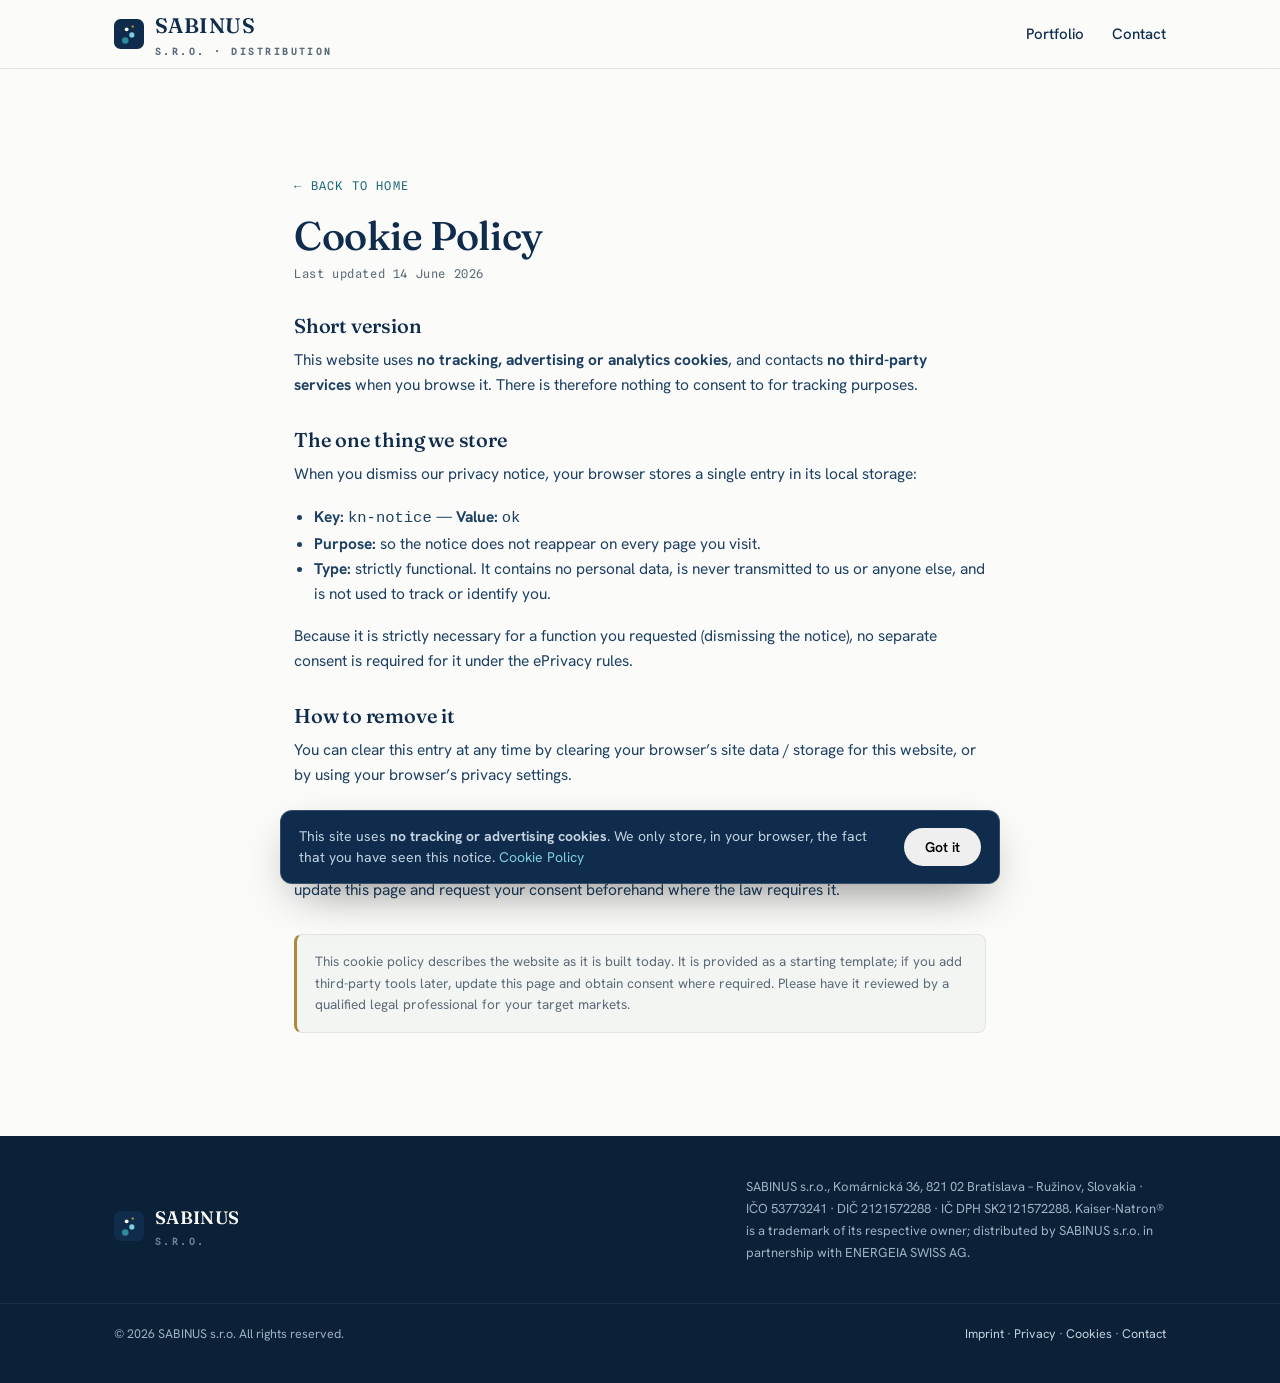
==== cookies.html @ 50c7d3f6 "Add files via upload" ====
<!DOCTYPE html>
<html lang="en">
<head>
  <meta charset="UTF-8" />
  <meta name="viewport" content="width=device-width, initial-scale=1.0" />
  <title>Cookie Policy — SABINUS s.r.o.</title>
  <meta name="description" content="Cookie policy for SABINUS s.r.o. This website uses no tracking, advertising or analytics cookies." />
  <link rel="canonical" href="https://www.sabinus.store/cookies.html" />
  <meta name="robots" content="index, follow" />
  <meta name="theme-color" content="#0F2C4D" />
  <link rel="icon" type="image/svg+xml" href="assets/img/favicon.svg" />
  <link rel="stylesheet" href="assets/css/fonts.css" />
  <link rel="stylesheet" href="assets/css/styles.css" />
</head>
<body>
  <header class="site-header">
    <div class="wrap nav">
      <a class="brand" href="index.html" aria-label="SABINUS home">
        <img class="mark" src="assets/img/favicon.svg" alt="" width="30" height="30" />
        <span>SABINUS<small>s.r.o. · distribution</small></span>
      </a>
      <ul class="nav-links" style="position:static;display:flex;background:none;border:none;padding:0;flex-direction:row;">
        <li><a href="index.html#portfolio">Portfolio</a></li>
        <li><a href="index.html#contact">Contact</a></li>
      </ul>
    </div>
  </header>

  <main>
    <section class="section">
      <div class="wrap legal-doc">
        <a class="back-link" href="index.html">← Back to home</a>
        <h1>Cookie Policy</h1>
        <p class="updated">Last updated 14 June 2026</p>

        <h2>Short version</h2>
        <p>This website uses <strong>no tracking, advertising or analytics cookies</strong>, and contacts <strong>no third-party services</strong> when you browse it. There is therefore nothing to consent to for tracking purposes.</p>

        <h2>The one thing we store</h2>
        <p>When you dismiss our privacy notice, your browser stores a single entry in its local storage:</p>
        <ul>
          <li><strong>Key:</strong> <code>kn-notice</code> — <strong>Value:</strong> <code>ok</code></li>
          <li><strong>Purpose:</strong> so the notice does not reappear on every page you visit.</li>
          <li><strong>Type:</strong> strictly functional. It contains no personal data, is never transmitted to us or anyone else, and is not used to track or identify you.</li>
        </ul>
        <p>Because it is strictly necessary for a function you requested (dismissing the notice), no separate consent is required for it under the ePrivacy rules.</p>

        <h2>How to remove it</h2>
        <p>You can clear this entry at any time by clearing your browser’s site data / storage for this website, or by using your browser’s privacy settings.</p>

        <h2>If this changes</h2>
        <p>If we ever introduce analytics, embedded media or other tools that set non-essential cookies, we will update this page and request your consent beforehand where the law requires it.</p>

        <div class="disclaimer">
          This cookie policy describes the website as it is built today. It is provided as a starting template; if you add third-party tools later, update this page and obtain consent where required. Please have it reviewed by a qualified legal professional for your target markets.
        </div>
      </div>
    </section>
  </main>

  <footer class="site-footer">
    <div class="wrap">
      <a class="brand" href="index.html"><img class="mark" src="assets/img/favicon.svg" alt="" width="28" height="28"><span>SABINUS<small>s.r.o.</small></span></a>
      <p class="legal">SABINUS s.r.o., Komárnická 36, 821 02 Bratislava – Ružinov, Slovakia · IČO 53773241 · DIČ 2121572288 · IČ DPH SK2121572288. Kaiser-Natron® is a trademark of its respective owner; distributed by SABINUS s.r.o. in partnership with ENERGEIA SWISS AG.</p>
    </div>
    <div class="foot-bottom">
      <div class="wrap">
        <span>© <span id="year">2026</span> SABINUS s.r.o. All rights reserved.</span>
        <span><a href="impressum.html">Imprint</a> · <a href="privacy.html">Privacy</a> · <a href="cookies.html">Cookies</a> · <a href="index.html#contact">Contact</a></span>
      </div>
    </div>
  </footer>
  <script src="assets/js/main.js"></script>
</body>
</html>
---- assets/css/fonts.css ----
/* vietnamese */
@font-face {
  font-family: 'Fraunces';
  font-style: italic;
  font-weight: 400 600;
  font-display: swap;
  src: url(../fonts/kn-font-2.woff2) format('woff2');
  unicode-range: U+0102-0103, U+0110-0111, U+0128-0129, U+0168-0169, U+01A0-01A1, U+01AF-01B0, U+0300-0301, U+0303-0304, U+0308-0309, U+0323, U+0329, U+1EA0-1EF9, U+20AB;
}
/* latin-ext */
@font-face {
  font-family: 'Fraunces';
  font-style: italic;
  font-weight: 400 600;
  font-display: swap;
  src: url(../fonts/kn-font-1.woff2) format('woff2');
  unicode-range: U+0100-02BA, U+02BD-02C5, U+02C7-02CC, U+02CE-02D7, U+02DD-02FF, U+0304, U+0308, U+0329, U+1D00-1DBF, U+1E00-1E9F, U+1EF2-1EFF, U+2020, U+20A0-20AB, U+20AD-20C0, U+2113, U+2C60-2C7F, U+A720-A7FF;
}
/* latin */
@font-face {
  font-family: 'Fraunces';
  font-style: italic;
  font-weight: 400 600;
  font-display: swap;
  src: url(../fonts/kn-font-3.woff2) format('woff2');
  unicode-range: U+0000-00FF, U+0131, U+0152-0153, U+02BB-02BC, U+02C6, U+02DA, U+02DC, U+0304, U+0308, U+0329, U+2000-206F, U+20AC, U+2122, U+2191, U+2193, U+2212, U+2215, U+FEFF, U+FFFD;
}
/* vietnamese */
@font-face {
  font-family: 'Fraunces';
  font-style: normal;
  font-weight: 400 600;
  font-display: swap;
  src: url(../fonts/kn-font-5.woff2) format('woff2');
  unicode-range: U+0102-0103, U+0110-0111, U+0128-0129, U+0168-0169, U+01A0-01A1, U+01AF-01B0, U+0300-0301, U+0303-0304, U+0308-0309, U+0323, U+0329, U+1EA0-1EF9, U+20AB;
}
/* latin-ext */
@font-face {
  font-family: 'Fraunces';
  font-style: normal;
  font-weight: 400 600;
  font-display: swap;
  src: url(../fonts/kn-font-6.woff2) format('woff2');
  unicode-range: U+0100-02BA, U+02BD-02C5, U+02C7-02CC, U+02CE-02D7, U+02DD-02FF, U+0304, U+0308, U+0329, U+1D00-1DBF, U+1E00-1E9F, U+1EF2-1EFF, U+2020, U+20A0-20AB, U+20AD-20C0, U+2113, U+2C60-2C7F, U+A720-A7FF;
}
/* latin */
@font-face {
  font-family: 'Fraunces';
  font-style: normal;
  font-weight: 400 600;
  font-display: swap;
  src: url(../fonts/kn-font-4.woff2) format('woff2');
  unicode-range: U+0000-00FF, U+0131, U+0152-0153, U+02BB-02BC, U+02C6, U+02DA, U+02DC, U+0304, U+0308, U+0329, U+2000-206F, U+20AC, U+2122, U+2191, U+2193, U+2212, U+2215, U+FEFF, U+FFFD;
}
/* cyrillic-ext */
@font-face {
  font-family: 'Hanken Grotesk';
  font-style: normal;
  font-weight: 400;
  font-display: swap;
  src: url(../fonts/kn-font-7.woff2) format('woff2');
  unicode-range: U+0460-052F, U+1C80-1C8A, U+20B4, U+2DE0-2DFF, U+A640-A69F, U+FE2E-FE2F;
}
/* vietnamese */
@font-face {
  font-family: 'Hanken Grotesk';
  font-style: normal;
  font-weight: 400;
  font-display: swap;
  src: url(../fonts/kn-font-8.woff2) format('woff2');
  unicode-range: U+0102-0103, U+0110-0111, U+0128-0129, U+0168-0169, U+01A0-01A1, U+01AF-01B0, U+0300-0301, U+0303-0304, U+0308-0309, U+0323, U+0329, U+1EA0-1EF9, U+20AB;
}
/* latin-ext */
@font-face {
  font-family: 'Hanken Grotesk';
  font-style: normal;
  font-weight: 400;
  font-display: swap;
  src: url(../fonts/kn-font-9.woff2) format('woff2');
  unicode-range: U+0100-02BA, U+02BD-02C5, U+02C7-02CC, U+02CE-02D7, U+02DD-02FF, U+0304, U+0308, U+0329, U+1D00-1DBF, U+1E00-1E9F, U+1EF2-1EFF, U+2020, U+20A0-20AB, U+20AD-20C0, U+2113, U+2C60-2C7F, U+A720-A7FF;
}
/* latin */
@font-face {
  font-family: 'Hanken Grotesk';
  font-style: normal;
  font-weight: 400;
  font-display: swap;
  src: url(../fonts/kn-font-10.woff2) format('woff2');
  unicode-range: U+0000-00FF, U+0131, U+0152-0153, U+02BB-02BC, U+02C6, U+02DA, U+02DC, U+0304, U+0308, U+0329, U+2000-206F, U+20AC, U+2122, U+2191, U+2193, U+2212, U+2215, U+FEFF, U+FFFD;
}
/* cyrillic-ext */
@font-face {
  font-family: 'Hanken Grotesk';
  font-style: normal;
  font-weight: 500;
  font-display: swap;
  src: url(../fonts/kn-font-7.woff2) format('woff2');
  unicode-range: U+0460-052F, U+1C80-1C8A, U+20B4, U+2DE0-2DFF, U+A640-A69F, U+FE2E-FE2F;
}
/* vietnamese */
@font-face {
  font-family: 'Hanken Grotesk';
  font-style: normal;
  font-weight: 500;
  font-display: swap;
  src: url(../fonts/kn-font-8.woff2) format('woff2');
  unicode-range: U+0102-0103, U+0110-0111, U+0128-0129, U+0168-0169, U+01A0-01A1, U+01AF-01B0, U+0300-0301, U+0303-0304, U+0308-0309, U+0323, U+0329, U+1EA0-1EF9, U+20AB;
}
/* latin-ext */
@font-face {
  font-family: 'Hanken Grotesk';
  font-style: normal;
  font-weight: 500;
  font-display: swap;
  src: url(../fonts/kn-font-9.woff2) format('woff2');
  unicode-range: U+0100-02BA, U+02BD-02C5, U+02C7-02CC, U+02CE-02D7, U+02DD-02FF, U+0304, U+0308, U+0329, U+1D00-1DBF, U+1E00-1E9F, U+1EF2-1EFF, U+2020, U+20A0-20AB, U+20AD-20C0, U+2113, U+2C60-2C7F, U+A720-A7FF;
}
/* latin */
@font-face {
  font-family: 'Hanken Grotesk';
  font-style: normal;
  font-weight: 500;
  font-display: swap;
  src: url(../fonts/kn-font-10.woff2) format('woff2');
  unicode-range: U+0000-00FF, U+0131, U+0152-0153, U+02BB-02BC, U+02C6, U+02DA, U+02DC, U+0304, U+0308, U+0329, U+2000-206F, U+20AC, U+2122, U+2191, U+2193, U+2212, U+2215, U+FEFF, U+FFFD;
}
/* cyrillic-ext */
@font-face {
  font-family: 'Hanken Grotesk';
  font-style: normal;
  font-weight: 600;
  font-display: swap;
  src: url(../fonts/kn-font-7.woff2) format('woff2');
  unicode-range: U+0460-052F, U+1C80-1C8A, U+20B4, U+2DE0-2DFF, U+A640-A69F, U+FE2E-FE2F;
}
/* vietnamese */
@font-face {
  font-family: 'Hanken Grotesk';
  font-style: normal;
  font-weight: 600;
  font-display: swap;
  src: url(../fonts/kn-font-8.woff2) format('woff2');
  unicode-range: U+0102-0103, U+0110-0111, U+0128-0129, U+0168-0169, U+01A0-01A1, U+01AF-01B0, U+0300-0301, U+0303-0304, U+0308-0309, U+0323, U+0329, U+1EA0-1EF9, U+20AB;
}
/* latin-ext */
@font-face {
  font-family: 'Hanken Grotesk';
  font-style: normal;
  font-weight: 600;
  font-display: swap;
  src: url(../fonts/kn-font-9.woff2) format('woff2');
  unicode-range: U+0100-02BA, U+02BD-02C5, U+02C7-02CC, U+02CE-02D7, U+02DD-02FF, U+0304, U+0308, U+0329, U+1D00-1DBF, U+1E00-1E9F, U+1EF2-1EFF, U+2020, U+20A0-20AB, U+20AD-20C0, U+2113, U+2C60-2C7F, U+A720-A7FF;
}
/* latin */
@font-face {
  font-family: 'Hanken Grotesk';
  font-style: normal;
  font-weight: 600;
  font-display: swap;
  src: url(../fonts/kn-font-10.woff2) format('woff2');
  unicode-range: U+0000-00FF, U+0131, U+0152-0153, U+02BB-02BC, U+02C6, U+02DA, U+02DC, U+0304, U+0308, U+0329, U+2000-206F, U+20AC, U+2122, U+2191, U+2193, U+2212, U+2215, U+FEFF, U+FFFD;
}
/* cyrillic-ext */
@font-face {
  font-family: 'Hanken Grotesk';
  font-style: normal;
  font-weight: 700;
  font-display: swap;
  src: url(../fonts/kn-font-7.woff2) format('woff2');
  unicode-range: U+0460-052F, U+1C80-1C8A, U+20B4, U+2DE0-2DFF, U+A640-A69F, U+FE2E-FE2F;
}
/* vietnamese */
@font-face {
  font-family: 'Hanken Grotesk';
  font-style: normal;
  font-weight: 700;
  font-display: swap;
  src: url(../fonts/kn-font-8.woff2) format('woff2');
  unicode-range: U+0102-0103, U+0110-0111, U+0128-0129, U+0168-0169, U+01A0-01A1, U+01AF-01B0, U+0300-0301, U+0303-0304, U+0308-0309, U+0323, U+0329, U+1EA0-1EF9, U+20AB;
}
/* latin-ext */
@font-face {
  font-family: 'Hanken Grotesk';
  font-style: normal;
  font-weight: 700;
  font-display: swap;
  src: url(../fonts/kn-font-9.woff2) format('woff2');
  unicode-range: U+0100-02BA, U+02BD-02C5, U+02C7-02CC, U+02CE-02D7, U+02DD-02FF, U+0304, U+0308, U+0329, U+1D00-1DBF, U+1E00-1E9F, U+1EF2-1EFF, U+2020, U+20A0-20AB, U+20AD-20C0, U+2113, U+2C60-2C7F, U+A720-A7FF;
}
/* latin */
@font-face {
  font-family: 'Hanken Grotesk';
  font-style: normal;
  font-weight: 700;
  font-display: swap;
  src: url(../fonts/kn-font-10.woff2) format('woff2');
  unicode-range: U+0000-00FF, U+0131, U+0152-0153, U+02BB-02BC, U+02C6, U+02DA, U+02DC, U+0304, U+0308, U+0329, U+2000-206F, U+20AC, U+2122, U+2191, U+2193, U+2212, U+2215, U+FEFF, U+FFFD;
}
/* latin-ext */
@font-face {
  font-family: 'Spline Sans Mono';
  font-style: normal;
  font-weight: 400;
  font-display: swap;
  src: url(../fonts/kn-font-12.woff2) format('woff2');
  unicode-range: U+0100-02BA, U+02BD-02C5, U+02C7-02CC, U+02CE-02D7, U+02DD-02FF, U+0304, U+0308, U+0329, U+1D00-1DBF, U+1E00-1E9F, U+1EF2-1EFF, U+2020, U+20A0-20AB, U+20AD-20C0, U+2113, U+2C60-2C7F, U+A720-A7FF;
}
/* latin */
@font-face {
  font-family: 'Spline Sans Mono';
  font-style: normal;
  font-weight: 400;
  font-display: swap;
  src: url(../fonts/kn-font-11.woff2) format('woff2');
  unicode-range: U+0000-00FF, U+0131, U+0152-0153, U+02BB-02BC, U+02C6, U+02DA, U+02DC, U+0304, U+0308, U+0329, U+2000-206F, U+20AC, U+2122, U+2191, U+2193, U+2212, U+2215, U+FEFF, U+FFFD;
}
/* latin-ext */
@font-face {
  font-family: 'Spline Sans Mono';
  font-style: normal;
  font-weight: 500;
  font-display: swap;
  src: url(../fonts/kn-font-12.woff2) format('woff2');
  unicode-range: U+0100-02BA, U+02BD-02C5, U+02C7-02CC, U+02CE-02D7, U+02DD-02FF, U+0304, U+0308, U+0329, U+1D00-1DBF, U+1E00-1E9F, U+1EF2-1EFF, U+2020, U+20A0-20AB, U+20AD-20C0, U+2113, U+2C60-2C7F, U+A720-A7FF;
}
/* latin */
@font-face {
  font-family: 'Spline Sans Mono';
  font-style: normal;
  font-weight: 500;
  font-display: swap;
  src: url(../fonts/kn-font-11.woff2) format('woff2');
  unicode-range: U+0000-00FF, U+0131, U+0152-0153, U+02BB-02BC, U+02C6, U+02DA, U+02DC, U+0304, U+0308, U+0329, U+2000-206F, U+20AC, U+2122, U+2191, U+2193, U+2212, U+2215, U+FEFF, U+FFFD;
}
---- assets/css/styles.css ----
/* =====================================================================
   SABINUS s.r.o. — Kaiser Natron regional distribution
   Design system: "Clean room meets old-world apothecary"
   Powder-white base · imperial ink · carbonate teal · brass heritage seal
   ===================================================================== */

:root {
  /* Palette */
  --powder:   #FBFBF9;   /* base — fine white powder, faintly warm */
  --powder-2: #F3F5F2;   /* raised surface */
  --ink:      #0F2C4D;   /* imperial / Prussian-leaning blue */
  --ink-soft: #1C3F63;
  --teal:     #2C8C9C;   /* carbonate / effervescence accent */
  --teal-dk:  #1F6A78;
  --brass:    #B0863C;   /* heritage seal — used sparingly */
  --slate:    #5C6B79;   /* muted secondary text */
  --line:     #E1E5E2;   /* hairlines */
  --line-ink: rgba(15,44,77,.12);
  --white:    #ffffff;

  /* Type */
  --display: "Fraunces", Georgia, "Times New Roman", serif;
  --body: "Hanken Grotesk", system-ui, -apple-system, "Segoe UI", Roboto, sans-serif;
  --mono: "Spline Sans Mono", ui-monospace, "SFMono-Regular", Menlo, monospace;

  /* Scale */
  --maxw: 1180px;
  --gut: clamp(20px, 5vw, 64px);
  --radius: 14px;
  --radius-sm: 8px;
  --shadow: 0 1px 2px rgba(15,44,77,.05), 0 18px 40px -28px rgba(15,44,77,.35);
}

/* ----- reset ----- */
*, *::before, *::after { box-sizing: border-box; }
html { -webkit-text-size-adjust: 100%; scroll-behavior: smooth; }
@media (prefers-reduced-motion: reduce) {
  html { scroll-behavior: auto; }
  *, *::before, *::after { animation-duration: .001ms !important; animation-iteration-count: 1 !important; transition-duration: .001ms !important; }
}
body {
  margin: 0;
  font-family: var(--body);
  background: var(--powder);
  color: var(--ink);
  line-height: 1.62;
  font-size: 17px;
  -webkit-font-smoothing: antialiased;
  text-rendering: optimizeLegibility;
}
img, svg { max-width: 100%; display: block; }
a { color: var(--teal-dk); text-decoration: none; }
a:hover { text-decoration: underline; }
h1, h2, h3, h4 { font-family: var(--display); font-weight: 530; line-height: 1.1; letter-spacing: -.01em; margin: 0 0 .5em; color: var(--ink); }
p { margin: 0 0 1em; }
:focus-visible { outline: 3px solid var(--teal); outline-offset: 3px; border-radius: 3px; }

/* ----- layout helpers ----- */
.wrap { max-width: var(--maxw); margin: 0 auto; padding-inline: var(--gut); }
.section { padding-block: clamp(56px, 8vw, 110px); }
.eyebrow {
  font-family: var(--mono);
  font-size: 12px;
  letter-spacing: .22em;
  text-transform: uppercase;
  color: var(--teal-dk);
  margin: 0 0 14px;
  display: inline-flex;
  align-items: center;
  gap: 10px;
}
.eyebrow::before { content: ""; width: 26px; height: 1px; background: var(--teal); display: inline-block; }
.lede { font-size: clamp(18px, 2.2vw, 21px); color: var(--ink-soft); max-width: 60ch; }
.muted { color: var(--slate); }

/* ----- buttons ----- */
.btn {
  display: inline-flex; align-items: center; gap: .55em;
  font-family: var(--body); font-weight: 600; font-size: 15px;
  padding: 13px 22px; border-radius: 999px; cursor: pointer;
  border: 1px solid transparent; transition: transform .15s ease, background .2s ease, color .2s ease, border-color .2s;
  text-decoration: none;
}
.btn:hover { text-decoration: none; transform: translateY(-1px); }
.btn-primary { background: var(--ink); color: var(--powder); }
.btn-primary:hover { background: var(--ink-soft); }
.btn-ghost { background: transparent; color: var(--ink); border-color: var(--line-ink); }
.btn-ghost:hover { border-color: var(--ink); }
.btn .arr { transition: transform .2s ease; }
.btn:hover .arr { transform: translateX(3px); }

/* =====================================================================
   HEADER
   ===================================================================== */
.site-header {
  position: sticky; top: 0; z-index: 50;
  background: rgba(251,251,249,.82);
  backdrop-filter: saturate(140%) blur(10px);
  border-bottom: 1px solid var(--line);
}
.nav { display: flex; align-items: center; justify-content: space-between; height: 68px; }
.brand { display: flex; align-items: center; gap: 11px; font-family: var(--display); font-weight: 600; font-size: 21px; color: var(--ink); letter-spacing: .02em; }
.brand:hover { text-decoration: none; }
.brand .mark { width: 30px; height: 30px; flex: none; }
.brand small { font-family: var(--mono); font-size: 9.5px; letter-spacing: .26em; color: var(--slate); display: block; margin-top: 2px; text-transform: uppercase; }
.nav-links { display: flex; align-items: center; gap: 28px; list-style: none; margin: 0; padding: 0; }
.nav-links a { color: var(--ink); font-weight: 500; font-size: 15px; position: relative; }
.nav-links a::after { content:""; position:absolute; left:0; bottom:-6px; height:2px; width:0; background:var(--teal); transition:width .22s ease; }
.nav-links a:hover { text-decoration: none; }
.nav-links a:hover::after { width: 100%; }
.nav-cta { margin-left: 6px; }
/* keep button text colours above the generic .nav-links a rule */
.nav-links .btn-primary { color: var(--powder); }
.nav-links .btn-primary:hover { color: var(--powder); }
.nav-links .btn-ghost { color: var(--ink); }
.nav-toggle { display: none; background: none; border: 1px solid var(--line-ink); border-radius: 8px; padding: 9px; cursor: pointer; }
.nav-toggle svg { width: 20px; height: 20px; stroke: var(--ink); }

@media (max-width: 860px) {
  .nav-toggle { display: inline-flex; }
  .nav-links {
    position: absolute; top: 68px; left: 0; right: 0;
    background: var(--powder); border-bottom: 1px solid var(--line);
    flex-direction: column; align-items: flex-start; gap: 0;
    padding: 8px var(--gut) 20px; display: none;
  }
  .nav-links.open { display: flex; }
  .nav-links li { width: 100%; }
  .nav-links a { display: block; padding: 13px 0; width: 100%; border-bottom: 1px solid var(--line); }
  .nav-links a::after { display: none; }
  .nav-cta { margin: 14px 0 0; }
}

/* =====================================================================
   HERO
   ===================================================================== */
.hero { position: relative; overflow: hidden; }
.hero .wrap { display: grid; grid-template-columns: 1.15fr .85fr; gap: clamp(28px, 5vw, 70px); align-items: center; padding-block: clamp(48px, 7vw, 96px); }
.hero h1 { font-size: clamp(36px, 6vw, 64px); font-weight: 560; letter-spacing: -.025em; }
.hero h1 em { font-style: italic; color: var(--teal-dk); }
.hero .lede { margin-top: 6px; }
.hero-actions { display: flex; flex-wrap: wrap; gap: 14px; margin-top: 30px; }
.hero-meta { margin-top: 34px; display: flex; flex-wrap: wrap; gap: 22px 34px; font-family: var(--mono); font-size: 12.5px; color: var(--slate); letter-spacing: .02em; }
.hero-meta b { color: var(--ink); font-weight: 600; display: block; font-family: var(--body); font-size: 15px; letter-spacing: 0; }

/* product visual */
.hero-visual { position: relative; aspect-ratio: 4/5; }
.hero-card {
  position: relative; height: 100%; border-radius: 20px; overflow: hidden;
  background: linear-gradient(160deg, #1a4470 0%, #0F2C4D 62%, #0b2138 100%);
  box-shadow: var(--shadow);
  display: grid; place-items: center;
}
.hero-card .product-svg { width: 70%; filter: drop-shadow(0 24px 30px rgba(0,0,0,.35)); }
.hero-seal {
  position: absolute; top: 16px; right: 16px;
  width: 92px; height: 92px;
}
.bubbles { position: absolute; inset: 0; pointer-events: none; }
.bubble { position: absolute; bottom: -20px; border-radius: 50%; background: radial-gradient(circle at 32% 30%, rgba(255,255,255,.9), rgba(120,200,210,.25) 60%, transparent 70%); opacity: 0; animation: rise linear infinite; }
@keyframes rise {
  0%   { transform: translateY(0) scale(.6); opacity: 0; }
  12%  { opacity: .85; }
  85%  { opacity: .6; }
  100% { transform: translateY(-440px) scale(1.05); opacity: 0; }
}

@media (max-width: 860px) {
  .hero .wrap { grid-template-columns: 1fr; }
  .hero-visual { order: -1; max-width: 360px; margin-inline: auto; width: 100%; }
}

/* =====================================================================
   TRUST STRIP
   ===================================================================== */
.trust { border-block: 1px solid var(--line); background: var(--powder-2); }
.trust .wrap { display: flex; flex-wrap: wrap; gap: 14px 40px; justify-content: space-between; padding-block: 22px; align-items: center; }
.trust .item { display: flex; align-items: center; gap: 11px; font-size: 14px; color: var(--ink-soft); }
.trust .item svg { width: 22px; height: 22px; flex: none; color: var(--teal-dk); }
.trust .item b { font-weight: 600; }

/* =====================================================================
   GENERIC SECTION HEADERS
   ===================================================================== */
.sec-head { max-width: 64ch; margin-bottom: clamp(34px, 5vw, 56px); }
.sec-head h2 { font-size: clamp(28px, 4vw, 42px); }

/* =====================================================================
   ABOUT
   ===================================================================== */
.about .grid { display: grid; grid-template-columns: 1.1fr .9fr; gap: clamp(30px, 5vw, 64px); align-items: start; }
.about .lede { margin-bottom: 1.2em; }
.ceo-card {
  background: var(--white); border: 1px solid var(--line); border-radius: var(--radius);
  padding: 26px; box-shadow: var(--shadow);
}
.ceo-card .role { font-family: var(--mono); font-size: 11.5px; letter-spacing: .2em; text-transform: uppercase; color: var(--teal-dk); }
.ceo-card .name { font-family: var(--display); font-size: 25px; margin: 4px 0 14px; }
.ceo-card hr { border: 0; border-top: 1px solid var(--line); margin: 18px 0; }
.factline { display: flex; justify-content: space-between; gap: 16px; font-size: 14px; padding: 7px 0; }
.factline span:first-child { color: var(--slate); }
.factline span:last-child { font-family: var(--mono); font-size: 13px; text-align: right; }
@media (max-width: 760px){ .about .grid { grid-template-columns: 1fr; } }

/* region map */
.region { margin-top: 30px; }
.region figcaption { font-family: var(--mono); font-size: 12px; color: var(--slate); margin-top: 10px; letter-spacing: .04em; }

/* =====================================================================
   PRODUCT PORTFOLIO
   ===================================================================== */
.portfolio { background: var(--ink); color: var(--powder); }
.portfolio h2, .portfolio h3 { color: var(--powder); }
.portfolio .eyebrow { color: #7fd0dc; }
.portfolio .eyebrow::before { background: #7fd0dc; }
.portfolio .lede { color: #c4d2df; }
.cards { display: grid; grid-template-columns: repeat(3, 1fr); gap: 22px; margin-top: 12px; }
.pcard {
  background: rgba(255,255,255,.04); border: 1px solid rgba(255,255,255,.12);
  border-radius: var(--radius); padding: 22px; display: flex; flex-direction: column;
  transition: transform .2s ease, border-color .2s ease, background .2s;
}
.pcard.live { background: var(--powder); color: var(--ink); border-color: transparent; }
.pcard.live h3 { color: var(--ink); }
.pcard.live:hover { transform: translateY(-4px); }
.pcard .thumb { border-radius: var(--radius-sm); overflow: hidden; aspect-ratio: 16/11; margin-bottom: 18px; background: var(--powder-2); display:grid; place-items:center; }
.pcard.live .thumb { border: 1px solid var(--line); }
.pcard .tag { font-family: var(--mono); font-size: 11px; letter-spacing: .16em; text-transform: uppercase; }
.pcard.live .tag { color: var(--teal-dk); }
.pcard .tag.soon { color: #8aa0b5; }
.pcard h3 { font-size: 22px; margin: 8px 0 8px; }
.pcard p { font-size: 14.5px; margin-bottom: 16px; }
.pcard.live p { color: var(--slate); }
.pcard.soon p { color: #9fb1c2; }
.pcard .more { margin-top: auto; font-weight: 600; font-size: 14px; color: var(--teal-dk); display: inline-flex; align-items: center; gap: 6px; }
.pcard.soon .more { color: #7e93a8; }
@media (max-width: 880px){ .cards { grid-template-columns: 1fr; } }

/* =====================================================================
   PRODUCT DEEP DIVE (Kaiser Natron)
   ===================================================================== */
.product .grid { display: grid; grid-template-columns: .9fr 1.1fr; gap: clamp(30px, 5vw, 60px); align-items: center; }
.product-figure { position: relative; }
.product-figure .frame {
  border-radius: var(--radius); overflow: hidden; border: 1px solid var(--line);
  background: var(--powder-2); box-shadow: var(--shadow); aspect-ratio: 1/1; display:grid; place-items:center;
}
.databar {
  display: flex; flex-wrap: wrap; gap: 8px; margin-top: 16px;
}
.chip { font-family: var(--mono); font-size: 12px; padding: 7px 12px; border: 1px solid var(--line); border-radius: 999px; color: var(--ink-soft); background: var(--white); }
.chip b { color: var(--teal-dk); }
@media (max-width: 820px){ .product .grid { grid-template-columns: 1fr; } }

/* uses */
.uses { background: var(--powder-2); }
.use-grid { display: grid; grid-template-columns: repeat(3,1fr); gap: 18px; margin-top: 8px; }
.use {
  background: var(--white); border: 1px solid var(--line); border-radius: var(--radius);
  padding: 22px 22px 24px; transition: transform .18s ease, box-shadow .2s ease;
}
.use:hover { transform: translateY(-3px); box-shadow: var(--shadow); }
.use .ico { width: 38px; height: 38px; color: var(--teal-dk); margin-bottom: 14px; }
.use h3 { font-size: 19px; margin-bottom: 6px; }
.use p { font-size: 14.5px; color: var(--slate); margin: 0; }
.note { font-size: 13px; color: var(--slate); margin-top: 22px; max-width: 70ch; }
@media (max-width: 820px){ .use-grid { grid-template-columns: 1fr 1fr; } }
@media (max-width: 540px){ .use-grid { grid-template-columns: 1fr; } }

/* =====================================================================
   PARTNER / DISTRIBUTION
   ===================================================================== */
.distrib .grid { display: grid; grid-template-columns: 1fr 1fr; gap: clamp(28px,5vw,56px); align-items: center; }
.steps { list-style: none; margin: 0; padding: 0; counter-reset: s; }
.steps li { display: grid; grid-template-columns: 42px 1fr; gap: 16px; padding: 16px 0; border-top: 1px solid var(--line); }
.steps li:last-child { border-bottom: 1px solid var(--line); }
.steps li::before {
  counter-increment: s; content: counter(s,decimal-leading-zero);
  font-family: var(--mono); font-size: 13px; color: var(--teal-dk);
  border: 1px solid var(--line); border-radius: 8px; height: 40px; display: grid; place-items: center;
}
.steps h3 { font-size: 18px; margin: 2px 0 3px; }
.steps p { margin: 0; font-size: 14.5px; color: var(--slate); }
@media (max-width: 760px){ .distrib .grid { grid-template-columns: 1fr; } }

/* =====================================================================
   NEWS / BLOG
   ===================================================================== */
.news-grid { display: grid; grid-template-columns: repeat(3,1fr); gap: 22px; margin-top: 8px; }
.post {
  background: var(--white); border: 1px solid var(--line); border-radius: var(--radius);
  overflow: hidden; display: flex; flex-direction: column; transition: transform .2s ease, box-shadow .2s ease;
}
.post:hover { transform: translateY(-4px); box-shadow: var(--shadow); }
.post .cover { aspect-ratio: 16/9; background: var(--powder-2); display:grid; place-items:center; border-bottom: 1px solid var(--line); }
.post .body { padding: 20px 22px 24px; display: flex; flex-direction: column; flex: 1; }
.post .meta { font-family: var(--mono); font-size: 11.5px; letter-spacing: .1em; text-transform: uppercase; color: var(--slate); margin-bottom: 10px; display: flex; gap: 10px; }
.post .meta .cat { color: var(--teal-dk); }
.post h3 { font-size: 20px; line-height: 1.2; margin-bottom: 8px; }
.post p { font-size: 14.5px; color: var(--slate); margin-bottom: 16px; }
.post .more { margin-top: auto; font-weight: 600; font-size: 14px; color: var(--teal-dk); }
@media (max-width: 880px){ .news-grid { grid-template-columns: 1fr; } }

/* =====================================================================
   CONTACT
   ===================================================================== */
.contact { background: var(--ink); color: var(--powder); }
.contact h2 { color: var(--powder); }
.contact .eyebrow { color: #7fd0dc; }
.contact .eyebrow::before { background: #7fd0dc; }
.contact .grid { display: grid; grid-template-columns: 1fr 1fr; gap: clamp(30px,5vw,64px); }
.contact .lede { color: #c4d2df; }
.contact-list { list-style: none; margin: 22px 0 0; padding: 0; }
.contact-list li { display: flex; align-items: center; gap: 14px; padding: 12px 0; border-bottom: 1px solid rgba(255,255,255,.12); }
.contact-list svg { width: 22px; height: 22px; color: #7fd0dc; flex: none; }
.contact-list a, .contact-list span { color: var(--powder); font-size: 16px; }
.legal-card {
  background: rgba(255,255,255,.05); border: 1px solid rgba(255,255,255,.14);
  border-radius: var(--radius); padding: 26px;
}
.legal-card h3 { color: var(--powder); font-size: 18px; }
.legal-card .factline span:first-child { color: #9fb1c2; }
.legal-card .factline span:last-child { color: var(--powder); }
.legal-card .factline { border-bottom: 1px solid rgba(255,255,255,.1); }
@media (max-width: 760px){ .contact .grid { grid-template-columns: 1fr; } }

/* =====================================================================
   FOOTER
   ===================================================================== */
.site-footer { background: #0a2138; color: #9fb1c2; padding-block: 40px; }
.site-footer .wrap { display: flex; flex-wrap: wrap; gap: 18px; justify-content: space-between; align-items: center; }
.site-footer .brand { color: var(--powder); font-size: 18px; }
.site-footer .brand small { color: #6d8197; }
.site-footer a { color: #c4d2df; }
.site-footer .legal { font-size: 13px; line-height: 1.7; max-width: 60ch; }
.foot-bottom { border-top: 1px solid rgba(255,255,255,.08); margin-top: 26px; padding-top: 20px; font-size: 12.5px; }
.foot-bottom .wrap { justify-content: space-between; }

/* reveal-on-scroll */
.reveal { opacity: 0; transform: translateY(18px); transition: opacity .6s ease, transform .6s ease; }
.reveal.in { opacity: 1; transform: none; }
@media (prefers-reduced-motion: reduce){ .reveal { opacity: 1; transform: none; } }

/* =====================================================================
   PRODUCT CATALOGUE (portfolio) — real product range
   ===================================================================== */
/* hero + deep-dive now hold portrait product PNGs */
.hero-card .product-svg { width: auto; max-width: 70%; max-height: 80%; filter: drop-shadow(0 26px 30px rgba(0,0,0,.4)); }
.product-figure .frame img { width: auto; max-width: 72%; max-height: 82%; filter: drop-shadow(0 18px 26px rgba(15,44,77,.16)); }

/* featured product (powder) */
.feature {
  display: grid; grid-template-columns: .82fr 1.18fr; gap: clamp(22px, 4vw, 50px);
  align-items: center; background: var(--powder); color: var(--ink);
  border-radius: var(--radius); padding: clamp(22px, 3vw, 40px);
  box-shadow: var(--shadow); margin-bottom: 8px;
}
.feature-img { display: grid; place-items: center; }
.feature-img img { max-height: 340px; width: auto; max-width: 100%; filter: drop-shadow(0 22px 28px rgba(15,44,77,.2)); }
.feature-copy .tag { font-family: var(--mono); font-size: 11px; letter-spacing: .16em; text-transform: uppercase; color: var(--teal-dk); }
.feature-copy h3 { color: var(--ink); font-size: clamp(23px, 3vw, 30px); margin: 6px 0 10px; }
.feature-copy p { color: var(--slate); font-size: 15.5px; }
.feature-copy .databar { margin: 6px 0 20px; }
@media (max-width: 760px) { .feature { grid-template-columns: 1fr; text-align: left; } .feature-img img { max-height: 240px; } }

/* category headings inside the dark portfolio section */
.cat-head { margin-top: 38px; padding-top: 18px; border-top: 1px solid rgba(255,255,255,.14); }
.cat-label { font-family: var(--mono); font-size: 12px; letter-spacing: .2em; text-transform: uppercase; color: #7fd0dc; }

/* catalogue grid: consistent card sizes, left-aligned, no lonely stretching */
.portfolio .cards { grid-template-columns: repeat(auto-fill, minmax(min(100%, 240px), 300px)); margin-top: 14px; }

/* product cards: transparent PNG on a clean white tile */
.portfolio .pcard.live { padding: 16px; }
.portfolio .pcard.live .thumb { aspect-ratio: 1 / 1; background: #fff; margin-bottom: 14px; }
.portfolio .pcard.live .thumb img { max-height: 86%; max-width: 80%; width: auto; object-fit: contain; }
.portfolio .pcard.live h3 { font-size: 18px; margin: 2px 0 6px; }
.portfolio .pcard.live p { font-size: 14px; margin: 0; }

/* =====================================================================
   COOKIE / PRIVACY NOTICE + LEGAL PAGES
   ===================================================================== */
.cookie-notice {
  position: fixed; left: 16px; right: 16px; bottom: 16px; z-index: 90;
  max-width: 720px; margin: 0 auto;
  background: var(--ink); color: var(--powder);
  border: 1px solid rgba(255,255,255,.16); border-radius: 12px;
  padding: 15px 18px; box-shadow: 0 18px 50px -18px rgba(0,0,0,.6);
  display: flex; gap: 16px; align-items: center; flex-wrap: wrap; font-size: 14px;
}
.cookie-notice p { margin: 0; flex: 1 1 300px; color: #c4d2df; line-height: 1.5; }
.cookie-notice a { color: #7fd0dc; }
.cookie-notice .btn { padding: 9px 20px; font-size: 14px; flex: none; }
@media (max-width: 520px){ .cookie-notice { flex-direction: column; align-items: stretch; } }

/* legal documents */
.legal-doc { max-width: 820px; }
.legal-doc h1 { font-size: clamp(28px, 4vw, 40px); margin-bottom: 6px; }
.legal-doc .updated { font-family: var(--mono); font-size: 12px; color: var(--slate); letter-spacing: .05em; margin-bottom: 30px; }
.legal-doc h2 { font-size: 20px; margin: 32px 0 10px; }
.legal-doc p, .legal-doc li { color: var(--ink-soft); font-size: 15.5px; }
.legal-doc ul { padding-left: 20px; }
.legal-doc .factline { max-width: 480px; }
.legal-doc .disclaimer {
  background: var(--powder-2); border: 1px solid var(--line); border-left: 3px solid var(--brass);
  border-radius: 8px; padding: 16px 18px; font-size: 13.5px; color: var(--slate); margin-top: 32px;
}
.back-link { font-family: var(--mono); font-size: 12px; letter-spacing: .1em; text-transform: uppercase; color: var(--teal-dk); display: inline-block; margin-bottom: 18px; }
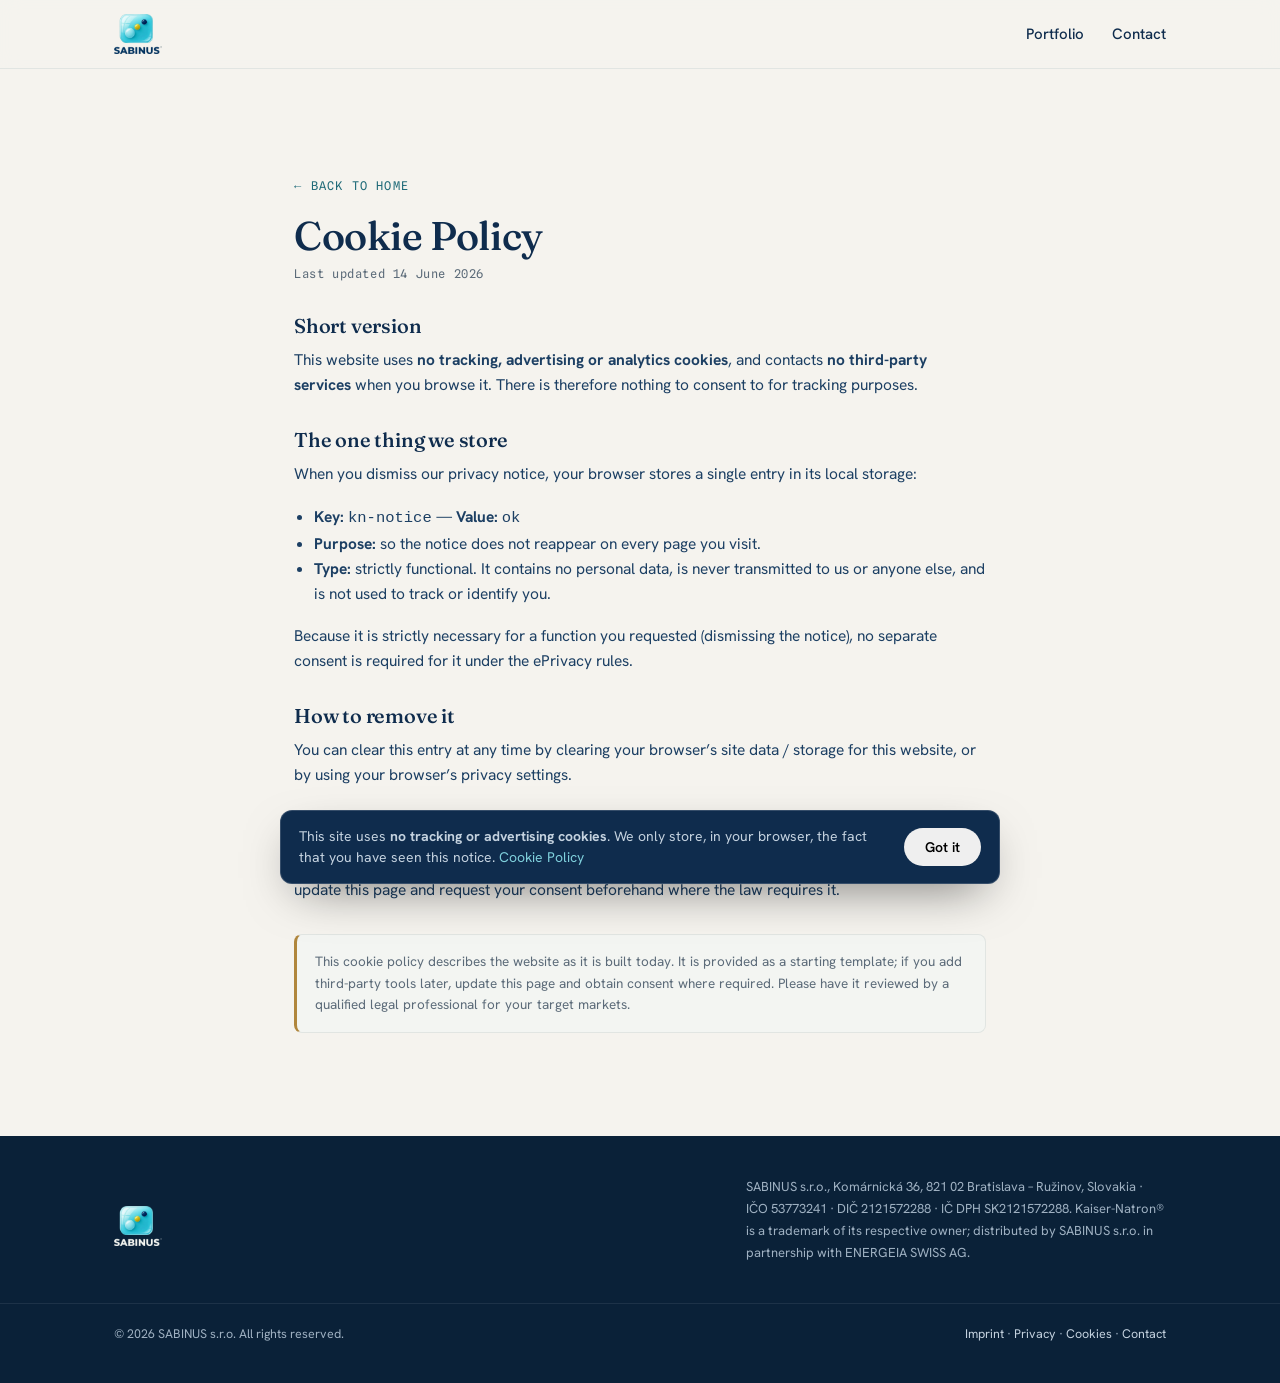
==== commit 3a37ad9f: "Add files via upload logo" ====
--- a/cookies.html
+++ b/cookies.html
@@ -8,7 +8,7 @@
   <link rel="canonical" href="https://www.sabinus.store/cookies.html" />
   <meta name="robots" content="index, follow" />
   <meta name="theme-color" content="#0F2C4D" />
-  <link rel="icon" type="image/svg+xml" href="assets/img/favicon.svg" />
+  <link rel="icon" type="image/png" href="assets/img/favicon.png" />
   <link rel="stylesheet" href="assets/css/fonts.css" />
   <link rel="stylesheet" href="assets/css/styles.css" />
 </head>
@@ -16,8 +16,7 @@
   <header class="site-header">
     <div class="wrap nav">
       <a class="brand" href="index.html" aria-label="SABINUS home">
-        <img class="mark" src="assets/img/favicon.svg" alt="" width="30" height="30" />
-        <span>SABINUS<small>s.r.o. · distribution</small></span>
+        <img class="brand-logo" src="assets/img/sabinus-logo.png" alt="SABINUS" />
       </a>
       <ul class="nav-links" style="position:static;display:flex;background:none;border:none;padding:0;flex-direction:row;">
         <li><a href="index.html#portfolio">Portfolio</a></li>
@@ -60,7 +59,7 @@
 
   <footer class="site-footer">
     <div class="wrap">
-      <a class="brand" href="index.html"><img class="mark" src="assets/img/favicon.svg" alt="" width="28" height="28"><span>SABINUS<small>s.r.o.</small></span></a>
+      <a class="brand" href="index.html"><img class="brand-logo" src="assets/img/sabinus-logo-light.png" alt="SABINUS" /></a>
       <p class="legal">SABINUS s.r.o., Komárnická 36, 821 02 Bratislava – Ružinov, Slovakia · IČO 53773241 · DIČ 2121572288 · IČ DPH SK2121572288. Kaiser-Natron® is a trademark of its respective owner; distributed by SABINUS s.r.o. in partnership with ENERGEIA SWISS AG.</p>
     </div>
     <div class="foot-bottom">
--- a/assets/css/styles.css
+++ b/assets/css/styles.css
@@ -17,6 +17,7 @@
   --line:     #E1E5E2;   /* hairlines */
   --line-ink: rgba(15,44,77,.12);
   --white:    #ffffff;
+  --bg:       #F5F3EE;   /* page canvas — soft off-white, easier on the eyes */
 
   /* Type */
   --display: "Fraunces", Georgia, "Times New Roman", serif;
@@ -41,7 +42,7 @@
 body {
   margin: 0;
   font-family: var(--body);
-  background: var(--powder);
+  background: var(--bg);
   color: var(--ink);
   line-height: 1.62;
   font-size: 17px;
@@ -94,7 +95,7 @@
    ===================================================================== */
 .site-header {
   position: sticky; top: 0; z-index: 50;
-  background: rgba(251,251,249,.82);
+  background: rgba(245,243,238,.82);
   backdrop-filter: saturate(140%) blur(10px);
   border-bottom: 1px solid var(--line);
 }
@@ -286,7 +287,7 @@
 /* =====================================================================
    NEWS / BLOG
    ===================================================================== */
-.news-grid { display: grid; grid-template-columns: repeat(3,1fr); gap: 22px; margin-top: 8px; }
+.news-grid { display: grid; grid-template-columns: repeat(2,1fr); gap: 22px; margin-top: 8px; }
 .post {
   background: var(--white); border: 1px solid var(--line); border-radius: var(--radius);
   overflow: hidden; display: flex; flex-direction: column; transition: transform .2s ease, box-shadow .2s ease;
@@ -299,7 +300,7 @@
 .post h3 { font-size: 20px; line-height: 1.2; margin-bottom: 8px; }
 .post p { font-size: 14.5px; color: var(--slate); margin-bottom: 16px; }
 .post .more { margin-top: auto; font-weight: 600; font-size: 14px; color: var(--teal-dk); }
-@media (max-width: 880px){ .news-grid { grid-template-columns: 1fr; } }
+@media (max-width: 640px){ .news-grid { grid-template-columns: 1fr; } }
 
 /* =====================================================================
    CONTACT
@@ -406,3 +407,58 @@
   border-radius: 8px; padding: 16px 18px; font-size: 13.5px; color: var(--slate); margin-top: 32px;
 }
 .back-link { font-family: var(--mono); font-size: 12px; letter-spacing: .1em; text-transform: uppercase; color: var(--teal-dk); display: inline-block; margin-bottom: 18px; }
+
+/* news covers: full-bleed 16:9 images */
+.post .cover img { width: 100%; height: 100%; object-fit: cover; display: block; }
+
+/* =====================================================================
+   FEATURED NEWS — strategic partnership (purple/violet framed)
+   ===================================================================== */
+:root { --violet: #6B4FD6; --violet-l: #9c86ee; }
+.post.feat {
+  display: grid; grid-template-columns: minmax(300px, 440px) 1fr;
+  border: 2px solid var(--violet); border-radius: var(--radius); overflow: hidden;
+  background: var(--powder); margin-bottom: 30px;
+  box-shadow: 0 18px 44px -24px rgba(107,79,214,.55);
+}
+.post.feat .cover { aspect-ratio: auto; height: 100%; min-height: 230px; border-bottom: none; border-right: 1px solid var(--line); }
+.post.feat .cover img { width: 100%; height: 100%; object-fit: cover; display: block; }
+.post.feat .body { padding: clamp(22px, 3vw, 38px); display: flex; flex-direction: column; justify-content: center; }
+.post.feat h3 { font-size: clamp(21px, 2.4vw, 27px); margin: 6px 0 10px; }
+.post.feat p { font-size: 15.5px; }
+.cat.cat-strategy { color: var(--violet); }
+.post.feat .badge { align-self: flex-start; font-family: var(--mono); font-size: 11px; letter-spacing: .14em; text-transform: uppercase; color: #fff; background: var(--violet); padding: 4px 10px; border-radius: 999px; margin-bottom: 12px; }
+@media (max-width: 720px) {
+  .post.feat { grid-template-columns: 1fr; }
+  .post.feat .cover { border-right: none; border-bottom: 1px solid var(--line); aspect-ratio: 16/9; height: auto; min-height: 0; }
+}
+
+/* featured news: logo panel instead of a full-bleed cover */
+.post.feat .cover.logo-panel { background: #fff; display: grid; place-items: center; }
+.post.feat .cover.logo-panel img { width: 100%; height: 100%; object-fit: contain; padding: 34px; }
+@media (max-width: 720px){ .post.feat .cover.logo-panel { aspect-ratio: 16/9; } .post.feat .cover.logo-panel img { padding: 26px; } }
+
+/* featured news now lives inside the 2-up grid as a normal vertical card */
+.post.feat { display: flex; flex-direction: column; margin-bottom: 0; }
+.post.feat .cover.logo-panel { aspect-ratio: 16/9; height: auto; min-height: 0; border-right: none; border-bottom: 1px solid var(--line); }
+.post.feat .body { justify-content: flex-start; }
+.post.feat h3 { font-size: 20px; }
+.post.feat p { font-size: 14.5px; }
+
+/* ===== Brand lockup: glass mark + SABINUS + flanked DISTRIBUTION ===== */
+.brand > span { display: inline-flex; flex-direction: column; align-items: stretch; line-height: 1; }
+.brand .mark { filter: drop-shadow(0 3px 5px rgba(12,36,64,.22)); }
+.brand small {
+  display: flex; align-items: center; gap: 7px;
+  font-family: var(--mono); font-weight: 500; font-size: 9px; letter-spacing: .2em;
+  color: var(--slate); margin-top: 5px; text-transform: uppercase; padding-left: .2em;
+}
+.brand small::before, .brand small::after { content: ""; height: 1px; flex: 1 1 4px; background: var(--brass); opacity: .6; }
+.site-footer .brand small { color: #9fb1c2; }
+.site-footer .brand small::before, .site-footer .brand small::after { background: #6d8197; opacity: .7; }
+
+/* ===== Uploaded SABINUS logo (image lockup) ===== */
+.brand-logo { height: 42px; width: auto; display: block; }
+.site-header .brand-logo { height: 40px; }
+.site-footer .brand-logo { height: 40px; }
+@media (max-width: 600px){ .brand-logo { height: 34px; } }
